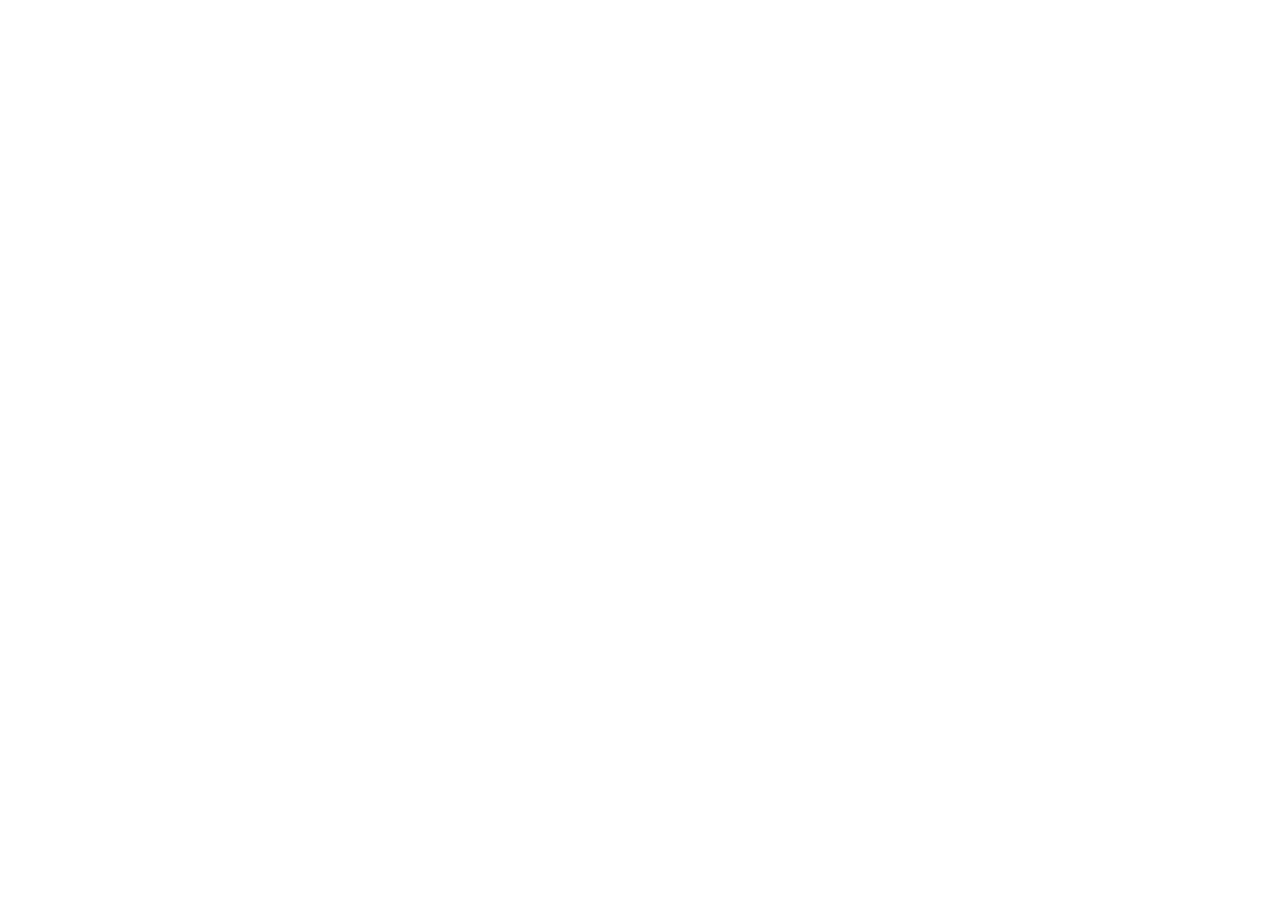
==== pages/comparacao.html @ 0b6edd81 "update geral refatoração no html e css. WIP" ====
<!doctype html>
<html lang="pt-br">
  <head>
    <meta charset="UTF-8" />
    <meta name="viewport" content="width=device-width, initial-scale=1.0" />
    <title>Comparação</title>
  </head>
  <body></body>
</html>
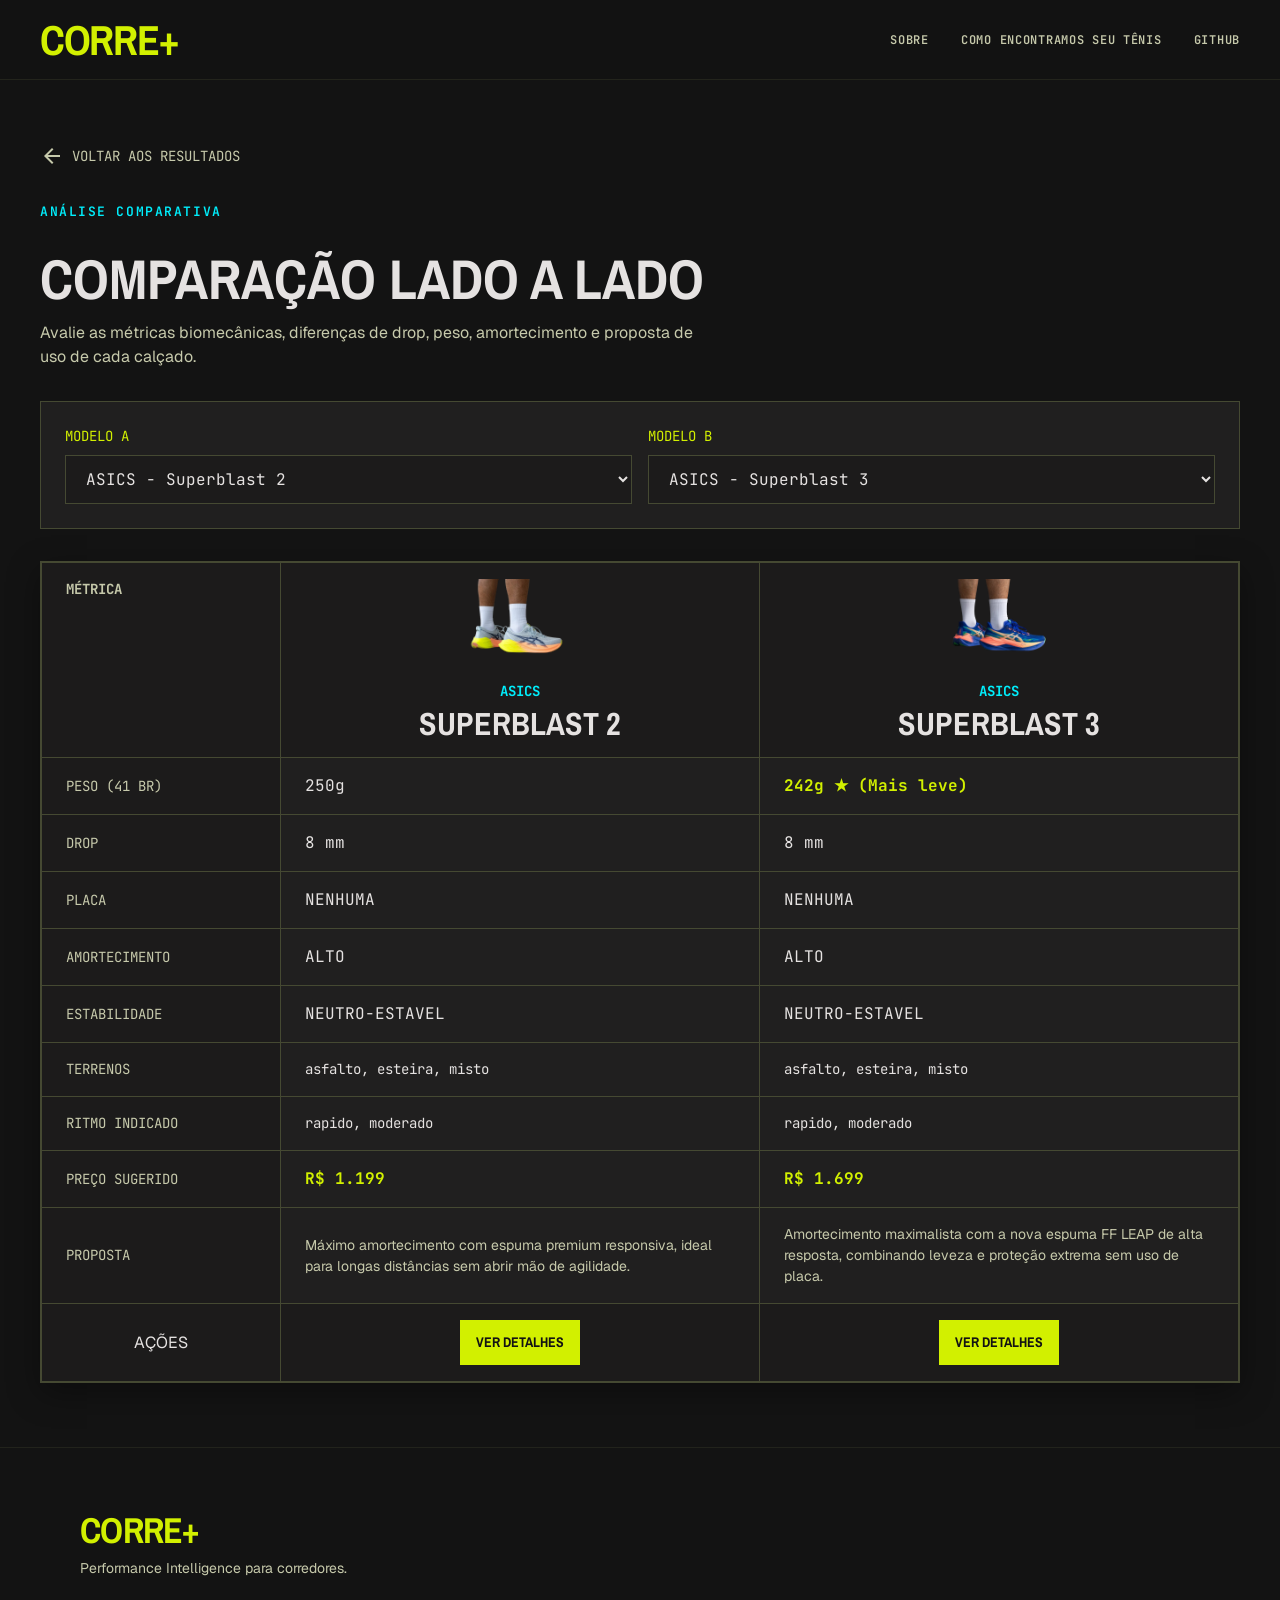
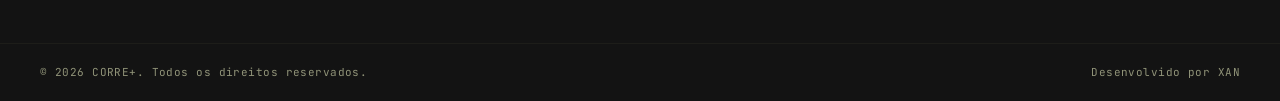
==== commit 0dcb7be5: "Projeto com base sólida possui todas as funcionalidades principais (MVP) funcionando sem erros, e o " ====
--- a/pages/comparacao.html
+++ b/pages/comparacao.html
@@ -1,9 +1,144 @@
 <!doctype html>
-<html lang="pt-br">
+<html lang="pt-BR">
   <head>
     <meta charset="UTF-8" />
     <meta name="viewport" content="width=device-width, initial-scale=1.0" />
-    <title>Comparação</title>
+    <meta
+      name="description"
+      content="CORRE+ — Comparação técnica lado a lado entre modelos de tênis de corrida."
+    />
+    <meta name="theme-color" content="#131313" />
+    <title>CORRE+ | Comparador de Tênis</title>
+
+    <link rel="icon" type="image/x-icon" href="../favicon/favicon.ico" />
+
+    <!-- Google Fonts -->
+    <link rel="preconnect" href="https://fonts.googleapis.com" />
+    <link rel="preconnect" href="https://fonts.gstatic.com" crossorigin />
+    <link
+      href="https://fonts.googleapis.com/css2?family=Archivo+Narrow:ital,wght@0,400..700;1,400..700&family=Geist:wght@100..900&family=JetBrains+Mono:ital,wght@0,100..800;1,100..800&display=swap"
+      rel="stylesheet"
+    />
+
+    <!-- Material Symbols -->
+    <link
+      href="https://fonts.googleapis.com/css2?family=Material+Symbols+Outlined:FILL,wght@0..1,100..700"
+      rel="stylesheet"
+    />
+
+    <!-- CSS Global -->
+    <link rel="stylesheet" href="../css/main.css" />
   </head>
-  <body></body>
+  <body>
+    <div class="bg-grid-pattern" aria-hidden="true"></div>
+
+    <!-- NAVBAR -->
+    <header class="navbar">
+      <a href="../index.html" class="brand" aria-label="CORRE+ - Página inicial"
+        >CORRE+</a
+      >
+      <nav class="main-navigation" aria-label="Navegação principal">
+        <ul class="nav-links">
+          <li><a href="../index.html#sobre">Sobre</a></li>
+          <li>
+            <a href="../index.html#como-funciona">Como encontramos seu tênis</a>
+          </li>
+          <li>
+            <a
+              href="https://github.com/xampsdev/Corre-"
+              target="_blank"
+              rel="noopener noreferrer"
+              >GitHub</a
+            >
+          </li>
+        </ul>
+      </nav>
+    </header>
+
+    <!-- MAIN COMPARAÇÃO -->
+    <main class="compare-main">
+      <div class="compare-container">
+        <!-- Navegação de Retorno -->
+        <nav class="compare-breadcrumbs" aria-label="Navegação secundária">
+          <a href="resultado.html" class="btn-back">
+            <span class="material-symbols-outlined" aria-hidden="true"
+              >arrow_back</span
+            >
+            VOLTAR AOS RESULTADOS
+          </a>
+        </nav>
+
+        <header class="compare-header">
+          <span class="section-label">ANÁLISE COMPARATIVA</span>
+          <h1 class="compare-title">COMPARAÇÃO LADO A LADO</h1>
+          <p class="compare-subhead">
+            Avalie as métricas biomecânicas, diferenças de drop, peso,
+            amortecimento e proposta de uso de cada calçado.
+          </p>
+        </header>
+
+        <!-- Seletores Dinâmicos de Tênis -->
+        <section
+          class="compare-selectors-bar"
+          aria-label="Controles de seleção"
+        >
+          <div class="selector-field">
+            <label for="select-shoe-a" class="selector-label">MODELO A</label>
+            <select id="select-shoe-a" class="compare-select"></select>
+          </div>
+          <div class="selector-field">
+            <label for="select-shoe-b" class="selector-label">MODELO B</label>
+            <select id="select-shoe-b" class="compare-select"></select>
+          </div>
+        </section>
+
+        <!-- Tabela Comparativa -->
+        <section
+          id="compare-matrix-wrapper"
+          class="compare-matrix-wrapper"
+          aria-live="polite"
+        >
+          <!-- Injetado dinamicamente via compare.js -->
+        </section>
+      </div>
+    </main>
+
+    <!-- FOOTER -->
+    <footer class="footer">
+      <div class="footer-content">
+        <div class="footer-brand">
+          <a
+            href="../index.html"
+            class="brand"
+            aria-label="CORRE+ - Página inicial"
+            >CORRE+</a
+          >
+          <p>Performance Intelligence para corredores.</p>
+        </div>
+        <!-- <nav class="footer-links" aria-label="Navegação do rodapé">
+          <a href="../index.html#sobre">Sobre</a>
+          <a href="../index.html#como-funciona">Como encontramos seu tênis</a>
+          <a
+            href="https://github.com/xampsdev/Corre-"
+            target="_blank"
+            rel="noopener noreferrer"
+            >GitHub</a
+          >
+        </nav> -->
+      </div>
+      <div class="footer-bottom">
+        <span>© 2026 CORRE+. Todos os direitos reservados.</span>
+        <span>
+          <a
+            href="https://github.com/xampsdev"
+            target="_blank"
+            rel="noopener noreferrer"
+            >Desenvolvido por XAN</a
+          >
+        </span>
+      </div>
+    </footer>
+
+    <script type="module" src="../js/comparacao.js"></script>
+  </body>
 </html>
--- a/css/main.css
+++ b/css/main.css
@@ -0,0 +1,23 @@
+@import url("reset.css");
+
+@import url("tokens.css");
+
+@import url("base.css");
+
+@import url("layout.css");
+
+@import url("componentes/buttons.css");
+
+@import url("componentes/navbar.css");
+
+@import url("componentes/footer.css");
+
+@import url("paginas/home.css");
+
+@import url("paginas/quiz.css");
+
+@import url("paginas/resultado.css");
+
+@import url("paginas/detalhes.css");
+
+@import url("paginas/comparacao.css");
